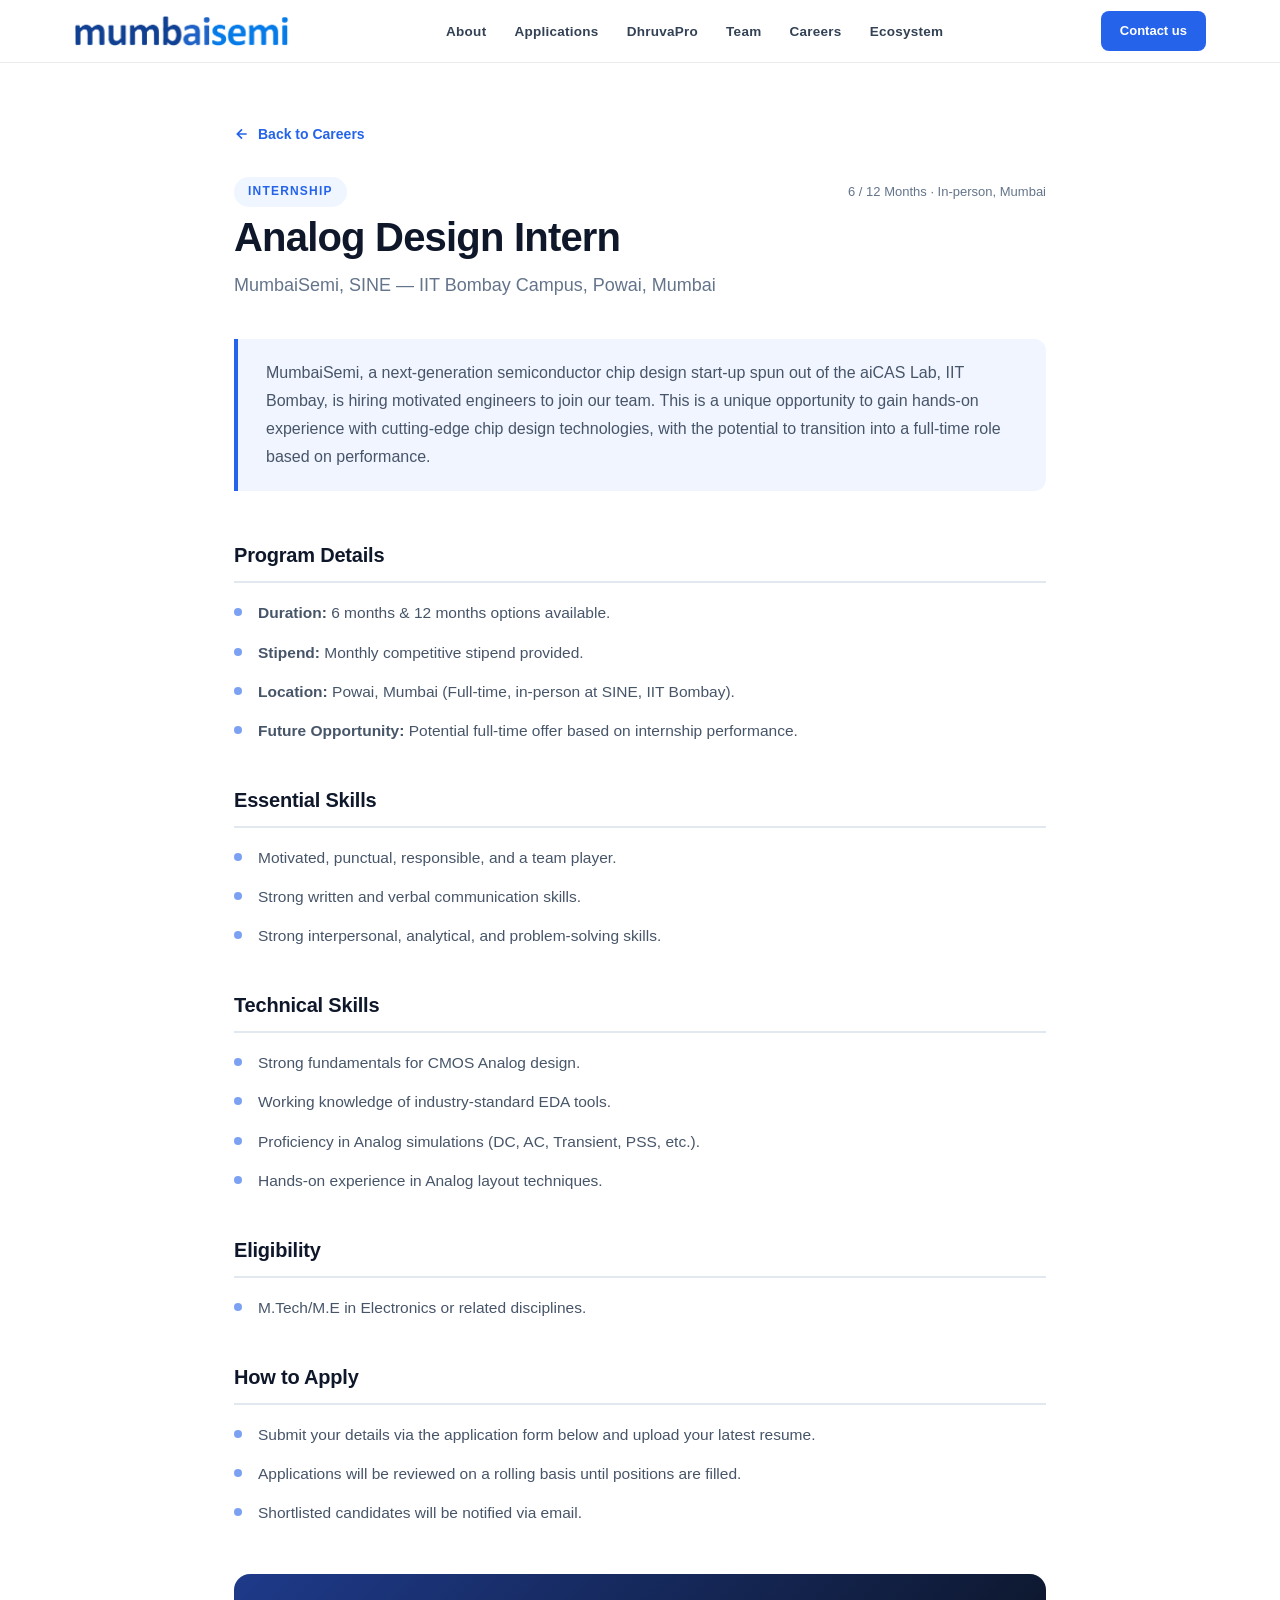
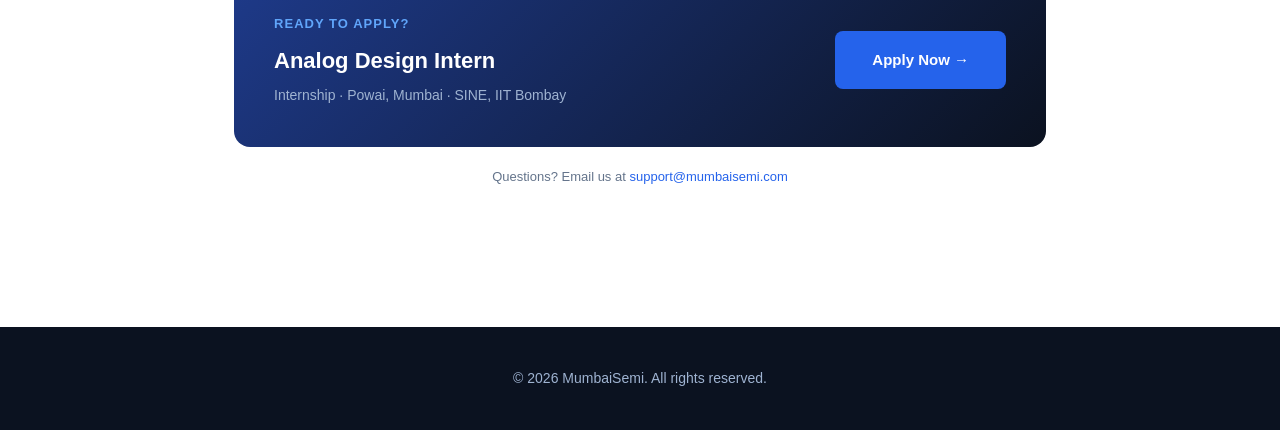
==== Analog_design_intern_job.html @ cfc4ab19 "Create Analog_design_intern_job.html" ====
<!DOCTYPE html>
<html lang="en">
<head>
  <meta charset="UTF-8">
  <meta name="viewport" content="width=device-width, initial-scale=1.0">
  <title>Analog Design Intern — MumbaiSemi Careers</title>
  <style>
    /* CSS Toolkit & Layout Variables */
    :root {
      --navy: #0B1220;
      --deep-blue: #1E3A8A;
      --blue: #2563EB;
      --blue-light: #3B82F6;
      --cyan: #60A5FA;
      --ink: #0F172A;
      --slate: #475569;
      --slate-light: #64748B;
      --bg-light: #F8FAFC;
      --line: #E2E8F0;
      --font: -apple-system, BlinkMacSystemFont, "Segoe UI", Roboto, sans-serif;
    }

    * { box-sizing: border-box; margin: 0; padding: 0; }
    body { font-family: var(--font); color: var(--ink); background: #FFFFFF; line-height: 1.6; }
    a { color: inherit; text-decoration: none; }
    ul { list-style: none; }
    .wrap { max-width: 1180px; margin: 0 auto; padding: 0 24px; }

    /* ===== Buttons ===== */
    .btn {
      display: inline-flex; align-items: center; justify-content: center; gap: 8px;
      font-size: 14px; font-weight: 700; padding: 10px 20px; border-radius: 8px;
      transition: all .2s ease; cursor: pointer; border: 1px solid transparent; white-space: nowrap;
    }
    .btn-primary { background: var(--blue); color: #fff; }
    .btn-primary:hover { background: var(--blue-light); }

    /* ===== Header & Navigation Taskbar ===== */
    header {
      position: sticky; top: 0; z-index: 100;
      background: rgba(255,255,255,0.96);
      backdrop-filter: blur(10px);
      border-bottom: 1px solid rgba(0,0,0,0.08);
    }
    nav {
      display: flex; align-items: center; justify-content: space-between;
      height: 62px;
    }
    .logo { display: flex; align-items: center; gap: 10px; }
    .logo img { height: 32px; width: auto; display: block; flex-shrink: 0; }
    .nav-links { display: flex; align-items: center; gap: 28px; }
    .nav-links a {
      color: #334155; font-size: 13.5px; font-weight: 600; letter-spacing: 0.02em;
      transition: color .2s ease;
    }
    .nav-links a:hover { color: var(--blue); }
    .nav-cta { display: flex; align-items: center; gap: 12px; }
    .menu-toggle { display: none; background: none; border: none; cursor: pointer; color: #0F172A; font-size: 24px; }

    @media (max-width: 920px) {
      .nav-links {
        position: absolute; top: 62px; left: 0; right: 0;
        background: #fff;
        flex-direction: column; align-items: flex-start;
        padding: 16px 24px 24px; gap: 16px;
        border-bottom: 1px solid rgba(0,0,0,0.08);
        display: none;
      }
      .nav-links.open { display: flex; }
      .menu-toggle { display: block; }
    }

    /* ===== Job Content Styling ===== */
    .jd-section { margin-bottom: 40px; }
    .jd-heading {
      font-size: 20px; font-weight: 800; color: var(--ink);
      margin-bottom: 16px; letter-spacing: -0.01em;
      padding-bottom: 10px; border-bottom: 2px solid var(--line);
    }
    .jd-list { list-style: none; display: flex; flex-direction: column; gap: 12px; }
    .jd-list li {
      font-size: 15.5px; color: var(--slate); line-height: 1.75;
      padding-left: 24px; position: relative;
    }
    .jd-list li::before {
      content: ""; position: absolute; left: 0; top: 9px;
      width: 8px; height: 8px; border-radius: 50%;
      background: var(--blue); opacity: 0.6;
    }

    /* ===== Footer ===== */
    footer { background: var(--navy); color: #9FB3D1; padding: 40px 0; margin-top: 80px; text-align: center; font-size: 14px; }
  </style>
</head>
<body>

  <!-- ===================== HEADER / NAVIGATION TASKBAR ===================== -->
  <header>
    <div class="wrap">
      <nav>
        <a href="index.html" class="logo">
          <img src="assets/images/logo.png" alt="MumbaiSemi">
        </a>
        <ul class="nav-links" id="navLinks">
          <li><a href="index.html#about">About</a></li>
          <li><a href="index.html#industries">Applications</a></li>
          <li><a href="index.html#product">DhruvaPro</a></li>
          <li><a href="index.html#team">Team</a></li>
          <li><a href="index.html#careers">Careers</a></li>
          <li><a href="index.html#ecosystem">Ecosystem</a></li>
        </ul>
        <div class="nav-cta">
          <a href="index.html#contact" class="btn btn-primary" style="padding: 9px 18px; font-size: 13px;">Contact us</a>
          <button class="menu-toggle" id="menuToggle" aria-label="Toggle menu">&#9776;</button>
        </div>
      </nav>
    </div>
  </header>

  <!-- ===================== JOB DESCRIPTION CONTENT ===================== -->
  <main style="padding: 60px 0;">
    <div class="wrap" style="max-width: 860px;">

      <a href="index.html#careers" style="display: inline-flex; align-items: center; gap: 8px; font-size: 14px; font-weight: 600; color: var(--blue); margin-bottom: 32px;">
        <svg width="16" height="16" viewBox="0 0 24 24" fill="none" stroke="currentColor" stroke-width="2.5"><path d="M19 12H5M12 5l-7 7 7 7"/></svg>
        Back to Careers
      </a>

      <div style="display: flex; align-items: center; justify-content: space-between; flex-wrap: wrap; gap: 16px; margin-bottom: 8px;">
        <span style="background: #EFF6FF; color: var(--blue); font-size: 12px; font-weight: 800; letter-spacing: 0.1em; text-transform: uppercase; padding: 5px 14px; border-radius: 100px;">Internship</span>
        <span style="font-size: 13px; color: var(--slate-light);">6 / 12 Months · In-person, Mumbai</span>
      </div>

      <h1 style="font-size: 40px; font-weight: 800; letter-spacing: -0.02em; line-height: 1.1; margin-bottom: 12px; color: var(--ink);">Analog Design Intern</h1>
      <p style="font-size: 18px; color: var(--slate-light); margin-bottom: 40px;">MumbaiSemi, SINE — IIT Bombay Campus, Powai, Mumbai</p>

      <div style="border-left: 4px solid var(--blue); padding: 20px 28px; background: #F0F5FF; border-radius: 0 12px 12px 0; margin-bottom: 48px;">
        <p style="font-size: 16px; color: var(--slate); line-height: 1.75; margin: 0;">MumbaiSemi, a next-generation semiconductor chip design start-up spun out of the aiCAS Lab, IIT Bombay, is hiring motivated engineers to join our team. This is a unique opportunity to gain hands-on experience with cutting-edge chip design technologies, with the potential to transition into a full-time role based on performance.</p>
      </div>

      <div class="jd-section">
        <h3 class="jd-heading">Program Details</h3>
        <ul class="jd-list">
          <li><strong>Duration:</strong> 6 months & 12 months options available.</li>
          <li><strong>Stipend:</strong> Monthly competitive stipend provided.</li>
          <li><strong>Location:</strong> Powai, Mumbai (Full-time, in-person at SINE, IIT Bombay).</li>
          <li><strong>Future Opportunity:</strong> Potential full-time offer based on internship performance.</li>
        </ul>
      </div>

      <div class="jd-section">
        <h3 class="jd-heading">Essential Skills</h3>
        <ul class="jd-list">
          <li>Motivated, punctual, responsible, and a team player.</li>
          <li>Strong written and verbal communication skills.</li>
          <li>Strong interpersonal, analytical, and problem-solving skills.</li>
        </ul>
      </div>

      <div class="jd-section">
        <h3 class="jd-heading">Technical Skills</h3>
        <ul class="jd-list">
          <li>Strong fundamentals for CMOS Analog design.</li>
          <li>Working knowledge of industry-standard EDA tools.</li>
          <li>Proficiency in Analog simulations (DC, AC, Transient, PSS, etc.).</li>
          <li>Hands-on experience in Analog layout techniques.</li>
        </ul>
      </div>

      <div class="jd-section">
        <h3 class="jd-heading">Eligibility</h3>
        <ul class="jd-list">
          <li>M.Tech/M.E in Electronics or related disciplines.</li>
        </ul>
      </div>

      <div class="jd-section">
        <h3 class="jd-heading">How to Apply</h3>
        <ul class="jd-list">
          <li>Submit your details via the application form below and upload your latest resume.</li>
          <li>Applications will be reviewed on a rolling basis until positions are filled.</li>
          <li>Shortlisted candidates will be notified via email.</li>
        </ul>
      </div>

      <!-- Application CTA Box -->
      <div style="margin-top: 48px; padding: 40px; background: linear-gradient(135deg, #1E3A8A, #0B1220); border-radius: 16px; display: flex; align-items: center; justify-content: space-between; gap: 24px; flex-wrap: wrap;">
        <div>
          <p style="font-size: 13px; font-weight: 700; letter-spacing: 0.08em; text-transform: uppercase; color: #60A5FA; margin-bottom: 8px;">Ready to apply?</p>
          <p style="font-size: 22px; font-weight: 800; color: #fff; margin-bottom: 6px; margin-top: 0;">Analog Design Intern</p>
          <p style="font-size: 14px; color: #9FB3D1; margin: 0;">Internship · Powai, Mumbai · SINE, IIT Bombay</p>
        </div>
        <a href="https://docs.google.com/forms/d/e/1FAIpQLSc1qeSW9tvPXYlJbQLnmgYukCNIeaxUuvmXbVa2Vx25DKMP5w/viewform" target="_blank" rel="noopener" class="btn btn-primary" style="padding: 16px 36px; font-size: 15px;">
          Apply Now &rarr;
        </a>
      </div>

      <p style="text-align: center; font-size: 13px; color: var(--slate-light); margin-top: 20px;">
        Questions? Email us at <a href="support@mumbaisemi.com" style="color: var(--blue);">support@mumbaisemi.com</a>
      </p>

    </div>
  </main>

  <!-- ===================== FOOTER ===================== -->
  <footer>
    <div class="wrap">
      <p style="margin: 0;">&copy; 2026 MumbaiSemi. All rights reserved.</p>
    </div>
  </footer>

  <!-- Script for Mobile Menu Toggle -->
  <script>
    (function(){
      var btn = document.getElementById('menuToggle');
      var nav = document.getElementById('navLinks');
      if(btn && nav){
        btn.addEventListener('click', function(){ nav.classList.toggle('open'); });
      }
    })();
  </script>
</body>
</html>
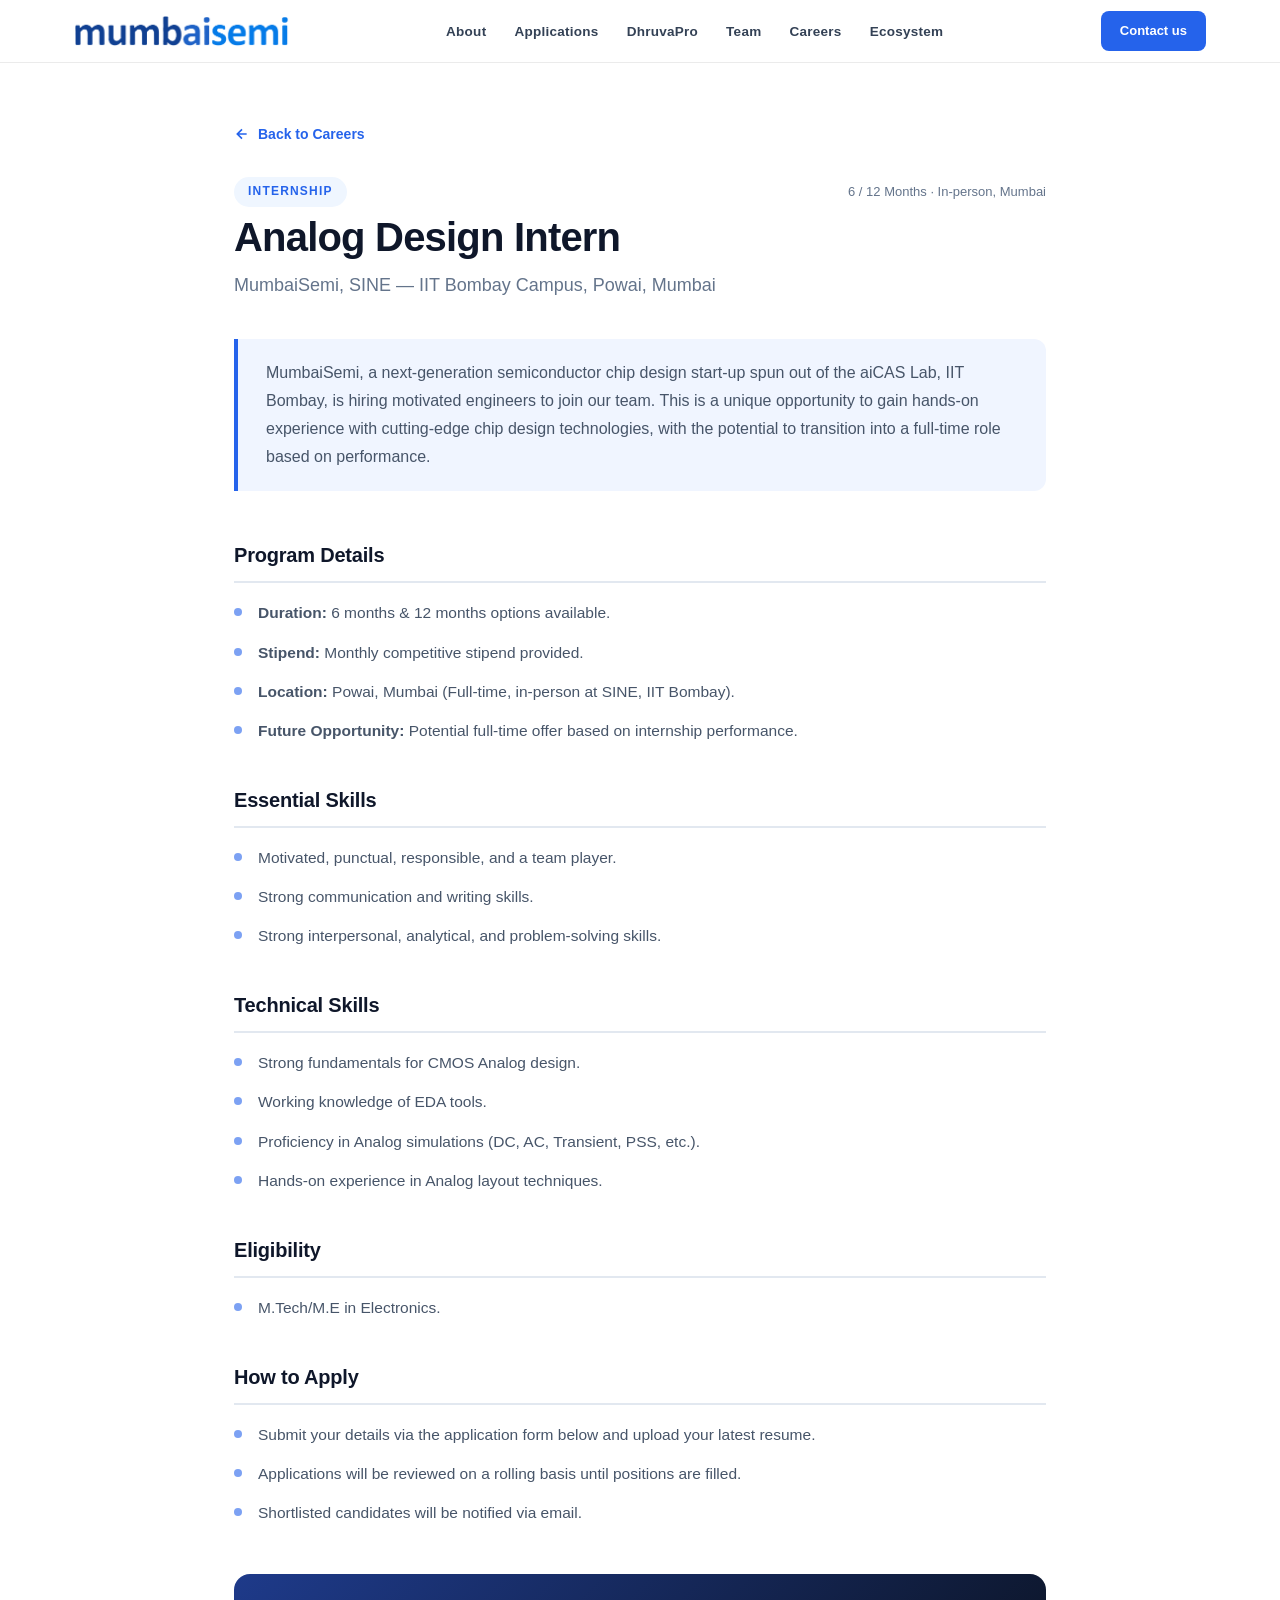
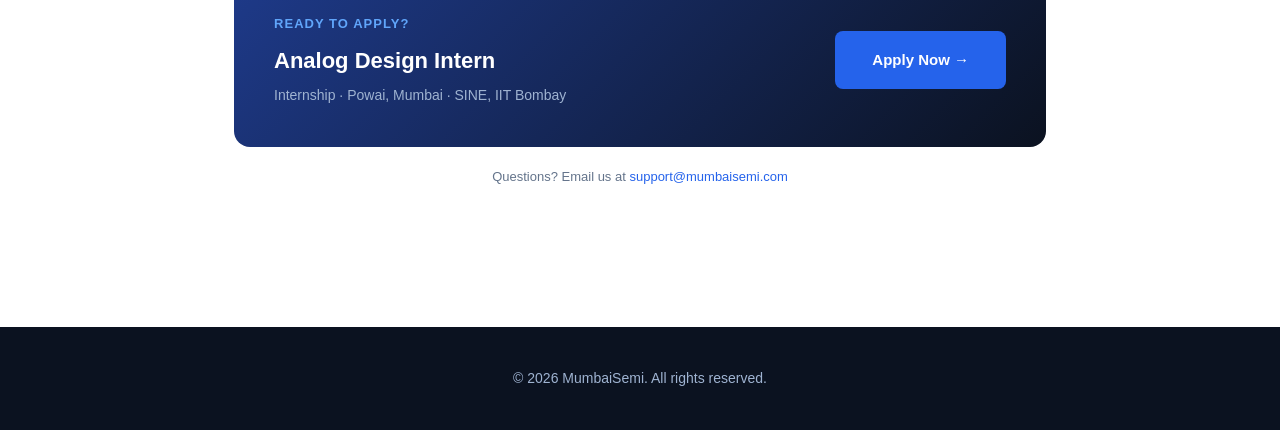
==== commit ba298f97: "Update Analog_design_intern_job.html" ====
--- a/Analog_design_intern_job.html
+++ b/Analog_design_intern_job.html
@@ -5,7 +5,6 @@
   <meta name="viewport" content="width=device-width, initial-scale=1.0">
   <title>Analog Design Intern — MumbaiSemi Careers</title>
   <style>
-    /* CSS Toolkit & Layout Variables */
     :root {
       --navy: #0B1220;
       --deep-blue: #1E3A8A;
@@ -152,7 +151,7 @@
         <h3 class="jd-heading">Essential Skills</h3>
         <ul class="jd-list">
           <li>Motivated, punctual, responsible, and a team player.</li>
-          <li>Strong written and verbal communication skills.</li>
+          <li>Strong communication and writing skills.</li>
           <li>Strong interpersonal, analytical, and problem-solving skills.</li>
         </ul>
       </div>
@@ -161,7 +160,7 @@
         <h3 class="jd-heading">Technical Skills</h3>
         <ul class="jd-list">
           <li>Strong fundamentals for CMOS Analog design.</li>
-          <li>Working knowledge of industry-standard EDA tools.</li>
+          <li>Working knowledge of EDA tools.</li>
           <li>Proficiency in Analog simulations (DC, AC, Transient, PSS, etc.).</li>
           <li>Hands-on experience in Analog layout techniques.</li>
         </ul>
@@ -170,7 +169,7 @@
       <div class="jd-section">
         <h3 class="jd-heading">Eligibility</h3>
         <ul class="jd-list">
-          <li>M.Tech/M.E in Electronics or related disciplines.</li>
+          <li>M.Tech/M.E in Electronics.</li>
         </ul>
       </div>
 
@@ -190,13 +189,13 @@
           <p style="font-size: 22px; font-weight: 800; color: #fff; margin-bottom: 6px; margin-top: 0;">Analog Design Intern</p>
           <p style="font-size: 14px; color: #9FB3D1; margin: 0;">Internship · Powai, Mumbai · SINE, IIT Bombay</p>
         </div>
-        <a href="https://docs.google.com/forms/d/e/1FAIpQLSc1qeSW9tvPXYlJbQLnmgYukCNIeaxUuvmXbVa2Vx25DKMP5w/viewform" target="_blank" rel="noopener" class="btn btn-primary" style="padding: 16px 36px; font-size: 15px;">
+        <a href="https://forms.gle/voBxzzPSryjghyCB7" target="_blank" rel="noopener" class="btn btn-primary" style="padding: 16px 36px; font-size: 15px;">
           Apply Now &rarr;
         </a>
       </div>
 
       <p style="text-align: center; font-size: 13px; color: var(--slate-light); margin-top: 20px;">
-        Questions? Email us at <a href="support@mumbaisemi.com" style="color: var(--blue);">support@mumbaisemi.com</a>
+        Questions? Email us at <a href="mailto:support@mumbaisemi.com" style="color: var(--blue);">support@mumbaisemi.com</a>
       </p>
 
     </div>
@@ -209,7 +208,6 @@
     </div>
   </footer>
 
-  <!-- Script for Mobile Menu Toggle -->
   <script>
     (function(){
       var btn = document.getElementById('menuToggle');
